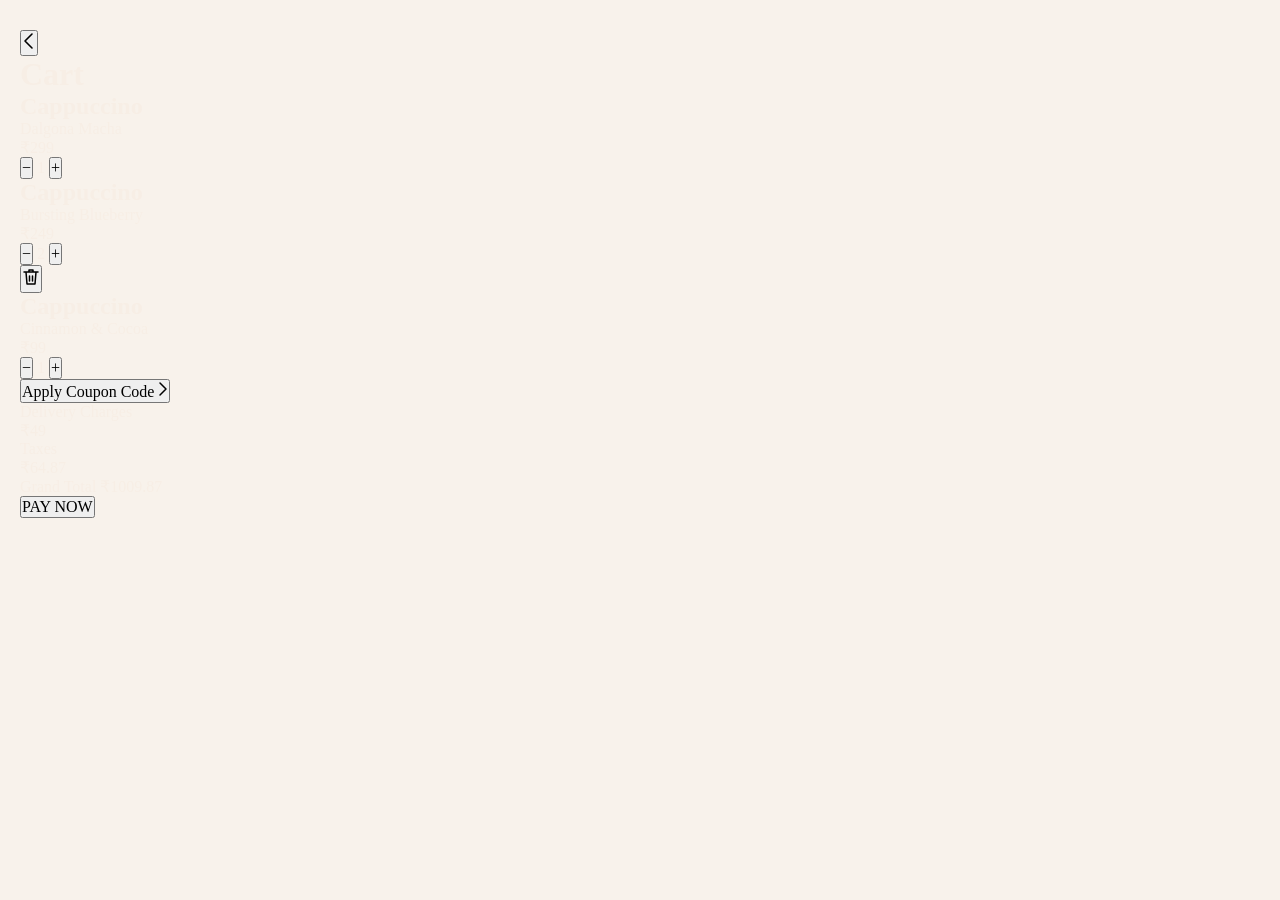
==== cart.html @ 7dc31471 "Add cart page" ====
<!doctype html>
<html lang="en">
  <head>
    <meta charset="UTF-8" />
    <meta name="viewport" content="width=device-width, initial-scale=1" />
    <title>Cart</title>
    <link rel="preconnect" href="https://fonts.googleapis.com" />
    <link rel="preconnect" href="https://fonts.gstatic.com" crossorigin />
    <link
      href="https://fonts.googleapis.com/css2?family=Cormorant+Garamond:wght@500;600&family=Nunito:wght@600;700;800&display=swap"
      rel="stylesheet"
    />
    <link rel="stylesheet" href="style.css" />
  </head>
  <body>
    <main class="screen">
      <header class="topbar">
        <button class="back" aria-label="Go back">
          <svg
            width="14"
            height="18"
            viewBox="0 0 14 18"
            fill="none"
            stroke="currentColor"
            stroke-width="1.6"
            stroke-linecap="round"
            stroke-linejoin="round"
          >
            <path d="M10 2 3 9l7 7" />
          </svg>
        </button>
        <h1 class="title">Cart</h1>
      </header>

      <section class="items">
        <article class="item">
          <div class="thumb thumb--matcha"></div>
          <div class="info">
            <h2 class="name">Cappuccino</h2>
            <p class="flavour">Dalgona Macha</p>
            <p class="price">₹299</p>
          </div>
          <div class="qty">
            <button class="qty-btn" aria-label="Decrease quantity">−</button>
            <span class="qty-num">1</span>
            <button class="qty-btn" aria-label="Increase quantity">+</button>
          </div>
        </article>

        <div class="swipe-row">
          <article class="item item--swiped">
            <div class="thumb thumb--blueberry"></div>
            <div class="info">
              <h2 class="name">Cappuccino</h2>
              <p class="flavour">Bursting Blueberry</p>
              <p class="price">₹249</p>
            </div>
            <div class="qty">
              <button class="qty-btn" aria-label="Decrease quantity">−</button>
              <span class="qty-num">2</span>
              <button class="qty-btn" aria-label="Increase quantity">+</button>
            </div>
          </article>
          <button class="delete" aria-label="Remove item">
            <svg
              width="18"
              height="20"
              viewBox="0 0 18 20"
              fill="none"
              stroke="currentColor"
              stroke-width="1.5"
              stroke-linecap="round"
              stroke-linejoin="round"
            >
              <path d="M2 5h14M7 5V3h4v2M4 5l1 12h8l1-12M7.5 9v5M10.5 9v5" />
            </svg>
          </button>
        </div>

        <article class="item">
          <div class="thumb thumb--cocoa"></div>
          <div class="info">
            <h2 class="name">Cappuccino</h2>
            <p class="flavour">Cinnamon &amp; Cocoa</p>
            <p class="price">₹99</p>
          </div>
          <div class="qty">
            <button class="qty-btn" aria-label="Decrease quantity">−</button>
            <span class="qty-num">1</span>
            <button class="qty-btn" aria-label="Increase quantity">+</button>
          </div>
        </article>
      </section>

      <section class="summary">
        <button class="coupon">
          <span>Apply Coupon Code</span>
          <svg
            width="10"
            height="16"
            viewBox="0 0 10 16"
            fill="none"
            stroke="currentColor"
            stroke-width="1.5"
            stroke-linecap="round"
            stroke-linejoin="round"
          >
            <path d="m2 2 6 6-6 6" />
          </svg>
        </button>

        <dl class="charges">
          <div class="row">
            <dt>Delivery Charges</dt>
            <dd>₹49</dd>
          </div>
          <div class="row">
            <dt>Taxes</dt>
            <dd>₹64.87</dd>
          </div>
        </dl>

        <div class="total">
          <span class="total-label">Grand Total</span>
          <span class="total-amount">₹1009.87</span>
        </div>

        <button class="pay">PAY NOW</button>
      </section>
    </main>
  </body>
</html>
---- style.css ----
*{
   margin: 0;
   padding: 0;
   box-sizing: border-box;
}
body{
    background-color: black;
    color: rgb(222, 221, 221);
    font-family: 'Segoe UI', Tahoma, Geneva, Verdana, sans-serif;
}

.container{
    display: flex;
    flex-direction: column;
    gap: 40px;
    width: 100%;
    max-width:400px;
    margin: 0 auto;

    position: relative;

}
.heading{
    display: flex;
    align-items: center;
    gap: 40px;
}
.heading img{

    border-radius: 45px;
}
.h2container{
    margin-top: 0;
}
.googlePay{
    display: flex;
    align-items: center;
    gap: 10px;
    border: 1px solid black;
    background-color: rgb(34, 33, 33);
    position: relative;
}
.confirmation{
    display: flex;
    flex-direction: column;
    align-items: center;
    text-align: center;
    gap: 15px;
    border: 1px solid black;
    background-color: rgb(18, 18, 18);
    padding: 30px 20px;
    border-radius: 15px;


    position: absolute;
    top: 50%;
    left: 50%;
    transform: translate(-50%, -50%);
    width: 90%;
    z-index: 10;
}
.confirmation img{
    border-radius: 45px;
}
.confirmation button{
    padding-top: 15px;
    padding-bottom: 15px;
    padding-left: 30px;
    padding-right: 30px;
    background-color: rgb(1, 40, 1);
    color: green;
    border: none;
    border-radius: 10px;
}
.adress-item img{
    top: 0;
    margin-top: 0;
}
.adress-item{
    display: flex;
    justify-content: center;
    align-items: center;
    gap: 12px;
}
.textContainer{
    
}
.comfirm-bar{
    display: flex;
    align-items: center;
}
.comfirm-bar img{

}
.comfirm-bar button{
    padding-top: 10px;
    padding-bottom: 10px;
    padding-left: 35px;
    padding-right: 35px;

    width: 100%;
    font-size: 20px;
    background-color: #EFE3C8;
    border-radius: 5px;

   

}

/* GENERAL STYLING */
* {
    margin: 0;
    padding: 0;
    box-sizing: border-box;
}

:root {
    --background: #f8f2eb;
    --dark: #211521;
    --card: #382a38;
    --cream: #f3e6c5;
    --text: #f7eee5;
    --muted: #c8b9c4;
    --accent: #cf6269;
}

body {
    background: var(--background);
    color: var(--text);
    font-family: Georgia, "Times New Roman", serif;
    padding: 30px 20px;
}

button {
    cursor: pointer;
    font: inherit;
}

.page-heading {
    text-align: center;
    color: var(--dark);
    margin-bottom: 35px;
}

.page-heading h1 {
    font-size: 38px;
}

.page-heading p {
    margin-top: 8px;
}
.screens {
    display: flex;
    justify-content: center;
    align-items: flex-start;
    gap: 30px;
    flex-wrap: wrap;
}

.phone {
    background: var(--dark);
    width: 320px;
    min-height: 600px;
    border-radius: 35px;
    padding: 18px;
    position: relative;
    overflow: hidden;
    box-shadow: 0 12px 30px rgba(30, 15, 30, 0.12);
}

.product-image {
    height: 270px;
    position: relative;
    border-radius: 25px;
    overflow: hidden;
}

.product-image img {
    width: 100%;
    height: 100%;
    object-fit: cover;
}

.back-button {
    background: var(--card);
    color: var(--text);
    border: none;
    border-radius: 10px;
    width: 38px;
    height: 38px;
    font-size: 28px;
    display: flex;
    align-items: center;
    justify-content: center;
}

.product-image .back-button {
    position: absolute;
    top: 12px;
    left: 12px;
}

.product-content {
    padding: 16px 2px 5px;
}

.product-heading {
    display: flex;
    justify-content: space-between;
    align-items: center;
    gap: 8px;
}

.product-heading h2 {
    font-size: 23px;
    margin-bottom: 5px;
}

.product-heading p {
    font-size: 14px;
}

.heart {
    color: var(--accent);
    font-size: 27px;
}

.rating {
    color: var(--cream);
    font-size: 13px;
    margin: 10px 0;
}

.description {
    font-size: 13px;
    line-height: 1.6;
    color: var(--muted);
    margin-bottom: 20px;
}

.product-content h3 {
    font-size: 15px;
    margin-bottom: 12px;
}

.milk-options {
    display: flex;
    gap: 5px;
    margin-bottom: 28px;
}

.milk-options button {
    flex: 1;
    min-width: 0;
    padding: 9px 3px;
    border: 1px solid var(--muted);
    border-radius: 9px;
    background: transparent;
    color: var(--text);
    font-size: 11px;
}

.milk-options .selected {
    background: var(--cream);
    color: var(--dark);
    border-color: var(--cream);
}

.product-footer {
    display: flex;
    align-items: center;
    justify-content: space-between;
    gap: 10px;
}

.product-footer p {
    color: var(--muted);
    font-size: 12px;
    margin-bottom: 5px;
}

.product-footer h2 {
    font-size: 23px;
}

.primary-button {
    background: var(--cream);
    color: var(--dark);
    border: none;
    border-radius: 9px;
    padding: 13px 12px;
    font-weight: bold;
    font-size: 12px;
}

.product-footer .primary-button {
    flex: 1;
}
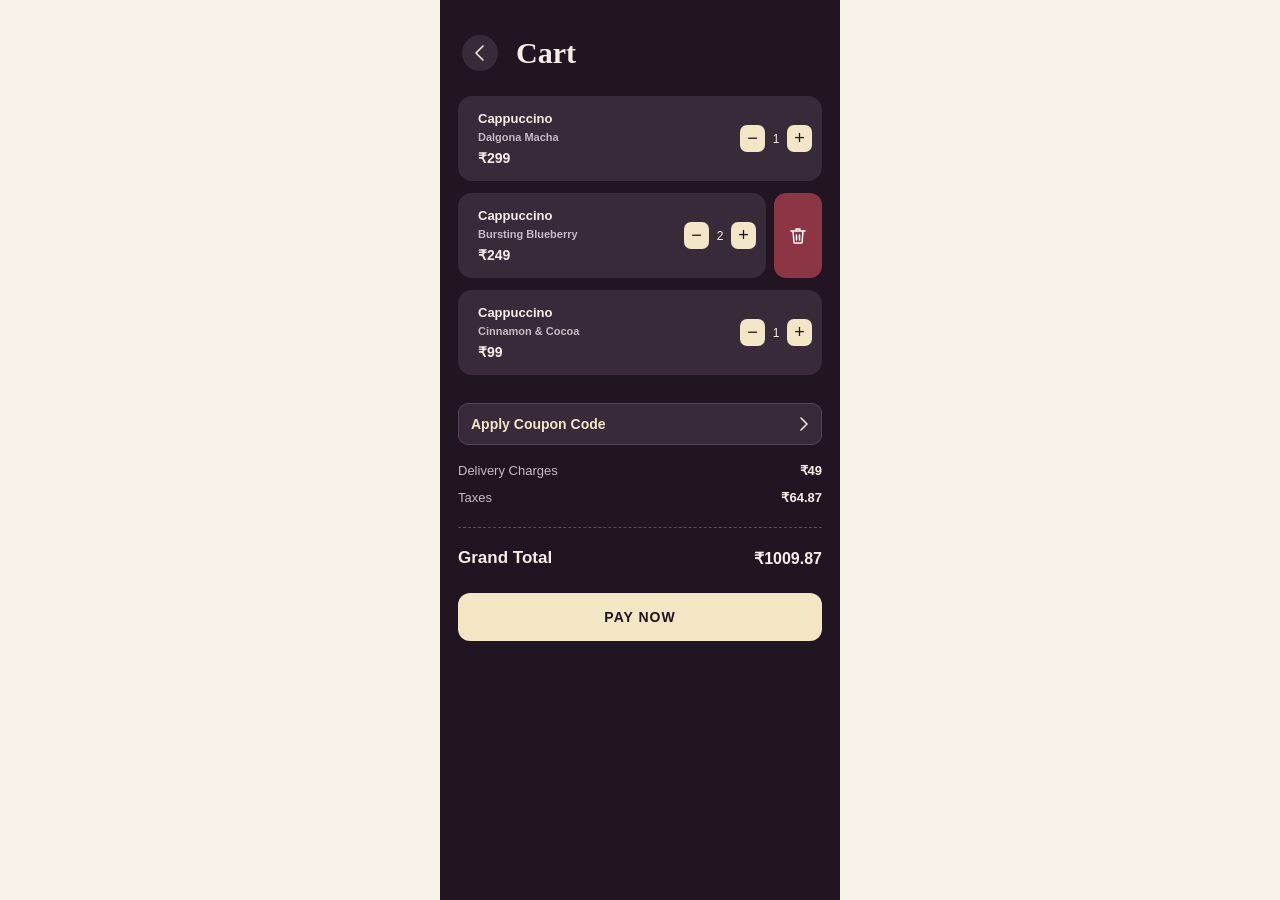
==== commit 97330664: "Update" ====
--- a/cart.html
+++ b/cart.html
@@ -125,7 +125,9 @@
           <span class="total-amount">₹1009.87</span>
         </div>
 
-        <button class="pay">PAY NOW</button>
+       <a href="paymentPage.html">
+          <button class="pay">PAY NOW</button>
+        </a>
       </section>
     </main>
   </body>
--- a/style.css
+++ b/style.css
@@ -1,119 +1,3 @@
-*{
-   margin: 0;
-   padding: 0;
-   box-sizing: border-box;
-}
-body{
-    background-color: black;
-    color: rgb(222, 221, 221);
-    font-family: 'Segoe UI', Tahoma, Geneva, Verdana, sans-serif;
-}
-
-.container{
-    display: flex;
-    flex-direction: column;
-    gap: 40px;
-    width: 100%;
-    max-width:400px;
-    margin: 0 auto;
-
-    position: relative;
-
-}
-.heading{
-    display: flex;
-    align-items: center;
-    gap: 40px;
-}
-.heading img{
-
-    border-radius: 45px;
-}
-.h2container{
-    margin-top: 0;
-}
-.googlePay{
-    display: flex;
-    align-items: center;
-    gap: 10px;
-    border: 1px solid black;
-    background-color: rgb(34, 33, 33);
-    position: relative;
-}
-.confirmation{
-    display: flex;
-    flex-direction: column;
-    align-items: center;
-    text-align: center;
-    gap: 15px;
-    border: 1px solid black;
-    background-color: rgb(18, 18, 18);
-    padding: 30px 20px;
-    border-radius: 15px;
-
-
-    position: absolute;
-    top: 50%;
-    left: 50%;
-    transform: translate(-50%, -50%);
-    width: 90%;
-    z-index: 10;
-}
-.confirmation img{
-    border-radius: 45px;
-}
-.confirmation button{
-    padding-top: 15px;
-    padding-bottom: 15px;
-    padding-left: 30px;
-    padding-right: 30px;
-    background-color: rgb(1, 40, 1);
-    color: green;
-    border: none;
-    border-radius: 10px;
-}
-.adress-item img{
-    top: 0;
-    margin-top: 0;
-}
-.adress-item{
-    display: flex;
-    justify-content: center;
-    align-items: center;
-    gap: 12px;
-}
-.textContainer{
-    
-}
-.comfirm-bar{
-    display: flex;
-    align-items: center;
-}
-.comfirm-bar img{
-
-}
-.comfirm-bar button{
-    padding-top: 10px;
-    padding-bottom: 10px;
-    padding-left: 35px;
-    padding-right: 35px;
-
-    width: 100%;
-    font-size: 20px;
-    background-color: #EFE3C8;
-    border-radius: 5px;
-
-   
-
-}
-
-/* GENERAL STYLING */
-* {
-    margin: 0;
-    padding: 0;
-    box-sizing: border-box;
-}
-
 :root {
     --background: #f8f2eb;
     --dark: #211521;
@@ -122,39 +6,61 @@
     --text: #f7eee5;
     --muted: #c8b9c4;
     --accent: #cf6269;
+    --payment-bg: #0b0b0b;
+    --payment-panel: #1a1a1a;
+    --payment-soft: #2d2d2d;
+    --payment-border: rgba(255, 255, 255, 0.08);
+}
+
+* {
+    margin: 0;
+    padding: 0;
+    box-sizing: border-box;
 }
 
 body {
     background: var(--background);
-    color: var(--text);
+    color: var(--dark);
     font-family: Georgia, "Times New Roman", serif;
-    padding: 30px 20px;
 }
 
 button {
     cursor: pointer;
     font: inherit;
+}
+
+a {
+    text-decoration: none;
+}
+
+img {
+    display: block;
+    max-width: 100%;
 }
 
 .page-heading {
     text-align: center;
     color: var(--dark);
     margin-bottom: 35px;
+    padding-top: 30px;
 }
 
 .page-heading h1 {
-    font-size: 38px;
+    font-size: clamp(2.3rem, 5vw, 3rem);
 }
 
 .page-heading p {
     margin-top: 8px;
-}
+    font-size: 1rem;
+}
+
 .screens {
     display: flex;
     justify-content: center;
     align-items: flex-start;
     gap: 30px;
     flex-wrap: wrap;
+    padding: 0 20px 40px;
 }
 
 .phone {
@@ -182,22 +88,19 @@
 }
 
 .back-button {
-    background: var(--card);
-    color: var(--text);
-    border: none;
-    border-radius: 10px;
-    width: 38px;
-    height: 38px;
-    font-size: 28px;
-    display: flex;
-    align-items: center;
-    justify-content: center;
-}
-
-.product-image .back-button {
     position: absolute;
     top: 12px;
     left: 12px;
+    width: 38px;
+    height: 38px;
+    border: none;
+    border-radius: 10px;
+    background: var(--card);
+    color: var(--text);
+    display: flex;
+    align-items: center;
+    justify-content: center;
+    font-size: 28px;
 }
 
 .product-content {
@@ -214,10 +117,12 @@
 .product-heading h2 {
     font-size: 23px;
     margin-bottom: 5px;
+    color: var(--text);
 }
 
 .product-heading p {
     font-size: 14px;
+    color: var(--muted);
 }
 
 .heart {
@@ -241,6 +146,7 @@
 .product-content h3 {
     font-size: 15px;
     margin-bottom: 12px;
+    color: var(--text);
 }
 
 .milk-options {
@@ -281,6 +187,7 @@
 
 .product-footer h2 {
     font-size: 23px;
+    color: var(--text);
 }
 
 .primary-button {
@@ -289,10 +196,401 @@
     border: none;
     border-radius: 9px;
     padding: 13px 12px;
-    font-weight: bold;
+    font-weight: 700;
     font-size: 12px;
 }
 
 .product-footer .primary-button {
     flex: 1;
-}+}
+
+.screen {
+    width: 100%;
+    max-width: 400px;
+    min-height: 100vh;
+    margin: 0 auto;
+    padding: 20px 18px 32px;
+    background: var(--dark);
+    color: var(--text);
+    font-family: "Nunito", sans-serif;
+}
+
+.topbar {
+    display: flex;
+    align-items: center;
+    gap: 18px;
+    margin: 15px 4px 25px;
+}
+
+.back {
+    display: flex;
+    align-items: center;
+    justify-content: center;
+    width: 36px;
+    height: 36px;
+    padding: 0;
+    background: var(--card);
+    border: none;
+    border-radius: 50%;
+    color: var(--text);
+}
+
+.title {
+    margin: 0;
+    font-family: "Cormorant Garamond", serif;
+    font-size: 30px;
+    font-weight: 600;
+}
+
+.items {
+    display: flex;
+    flex-direction: column;
+    gap: 12px;
+}
+
+.item {
+    display: flex;
+    align-items: center;
+    gap: 10px;
+    min-height: 85px;
+    padding: 10px;
+    background: var(--card);
+    border-radius: 14px;
+}
+
+.item img {
+    flex-shrink: 0;
+    width: 60px;
+    height: 65px;
+    object-fit: cover;
+    border-radius: 10px;
+}
+
+.info {
+    flex: 1;
+    min-width: 0;
+}
+
+.name {
+    margin: 0 0 5px;
+    font-size: 13px;
+    font-weight: 800;
+}
+
+.flavour {
+    margin: 0 0 7px;
+    color: var(--muted);
+    font-size: 11px;
+    font-weight: 600;
+}
+
+.price {
+    margin: 0;
+    font-size: 14px;
+    font-weight: 800;
+}
+
+.qty {
+    display: flex;
+    align-items: center;
+    gap: 5px;
+}
+
+.qty-btn {
+    display: flex;
+    align-items: center;
+    justify-content: center;
+    width: 25px;
+    height: 27px;
+    padding: 0;
+    background: var(--cream);
+    border: none;
+    border-radius: 7px;
+    color: var(--dark);
+    font-family: inherit;
+    font-size: 18px;
+}
+
+.qty-num {
+    min-width: 12px;
+    text-align: center;
+    font-size: 12px;
+}
+
+.swipe-row {
+    display: flex;
+    align-items: stretch;
+    gap: 8px;
+}
+
+.item--swiped {
+    flex: 1;
+    min-width: 0;
+}
+
+.delete {
+    display: flex;
+    align-items: center;
+    justify-content: center;
+    width: 48px;
+    flex-shrink: 0;
+    background: #8b3545;
+    border: none;
+    border-radius: 12px;
+    color: white;
+}
+
+.summary {
+    margin-top: 10px;
+}
+
+.coupon {
+    display: flex;
+    align-items: center;
+    justify-content: space-between;
+    width: 100%;
+    margin: 28px 0 18px;
+    padding: 12px;
+    background: var(--card);
+    color: var(--text);
+    border: 1px solid #594457;
+    border-radius: 10px;
+    font-family: inherit;
+    font-size: 14px;
+}
+
+.coupon span {
+    font-size: 14px;
+    font-weight: 700;
+    color: var(--cream);
+}
+
+.coupon svg {
+    flex-shrink: 0;
+}
+
+.charges {
+    margin: 0;
+}
+
+.row {
+    display: flex;
+    align-items: center;
+    justify-content: space-between;
+    margin: 12px 0;
+    color: var(--muted);
+    font-size: 13px;
+}
+
+.row dt,
+.row dd {
+    margin: 0;
+}
+
+.row dd {
+    color: var(--text);
+    font-weight: 700;
+}
+
+.total {
+    display: flex;
+    align-items: center;
+    justify-content: space-between;
+    margin-top: 22px;
+    padding-top: 20px;
+    border-top: 1px dashed #5b4959;
+}
+
+.total-label {
+    font-size: 17px;
+    font-weight: 800;
+}
+
+.total-amount {
+    font-size: 16px;
+    font-weight: 800;
+}
+
+.pay {
+    width: 100%;
+    min-height: 48px;
+    margin-top: 25px;
+    padding: 12px;
+    background: var(--cream);
+    color: var(--dark);
+    border: none;
+    border-radius: 12px;
+    font-family: "Nunito", sans-serif;
+    font-size: 14px;
+    font-weight: 800;
+    letter-spacing: 1px;
+}
+
+.back:hover,
+.qty-btn:hover,
+.coupon:hover,
+.pay:hover {
+    opacity: 0.85;
+}
+
+.container {
+    max-width: 420px;
+    margin: 0 auto;
+    padding: 24px 18px 32px;
+    display: flex;
+    flex-direction: column;
+    gap: 22px;
+    background: var(--payment-bg);
+    color: var(--text);
+    font-family: "Segoe UI", Tahoma, Geneva, Verdana, sans-serif;
+    min-height: 100vh;
+}
+
+.heading {
+    display: flex;
+    align-items: center;
+    gap: 20px;
+}
+
+.heading img {
+    border-radius: 50%;
+}
+
+.heading h1 {
+    font-size: clamp(1.8rem, 5vw, 2.4rem);
+    font-weight: 700;
+}
+
+.h2container h2 {
+    font-size: 1.5rem;
+    margin-top: 4px;
+}
+
+.googlePay {
+    display: flex;
+    align-items: center;
+    gap: 12px;
+    padding: 14px 16px;
+    background: var(--payment-panel);
+    border: 1px solid var(--payment-border);
+    border-radius: 12px;
+}
+
+.googlePay img {
+    border-radius: 12px;
+}
+
+.googlePay h3 {
+    font-size: 1.1rem;
+    font-weight: 600;
+}
+
+.confirmation {
+    display: flex;
+    flex-direction: column;
+    align-items: center;
+    text-align: center;
+    gap: 14px;
+    padding: 28px 20px;
+    background: rgba(255, 255, 255, 0.02);
+    border: 1px solid var(--payment-border);
+    border-radius: 18px;
+}
+
+.confirmation img {
+    border-radius: 50%;
+}
+
+.confirmation h2 {
+    font-size: 2rem;
+}
+
+.confirmation p {
+    color: #d2d2d2;
+    line-height: 1.6;
+}
+
+.confirmation button {
+    padding: 14px 40px;
+    background: #0d3d29;
+    color: #7fe2a3;
+    border: none;
+    border-radius: 12px;
+    font-size: 1rem;
+    font-weight: 700;
+}
+
+.address {
+    display: flex;
+    flex-direction: column;
+    gap: 16px;
+}
+
+.adress-item {
+    display: flex;
+    align-items: flex-start;
+    gap: 12px;
+    padding: 10px 6px;
+}
+
+.adress-item img {
+    margin-top: 2px;
+    border-radius: 8px;
+}
+
+.textContainer {
+    flex: 1;
+}
+
+.textContainer h3 {
+    margin-bottom: 6px;
+    font-size: 1.1rem;
+}
+
+.textContainer p {
+    color: #d4d4d4;
+    line-height: 1.5;
+    font-size: 0.95rem;
+}
+
+.comfirm-bar {
+    display: flex;
+    align-items: center;
+    gap: 16px;
+    margin-top: auto;
+}
+
+.comfirm-bar img {
+    border-radius: 50%;
+}
+
+.comfirm-bar button {
+    flex: 1;
+    padding: 12px 20px;
+    font-size: 1.1rem;
+    border: none;
+    border-radius: 10px;
+    background: #efe3c8;
+    color: #211521;
+    font-weight: 700;
+}
+
+@media (max-width: 560px) {
+    .screen {
+        padding: 16px 12px;
+    }
+
+    .item {
+        gap: 7px;
+        padding: 8px;
+    }
+
+    .qty {
+        gap: 3px;
+    }
+
+    .container {
+        padding-left: 14px;
+        padding-right: 14px;
+    }
+}
